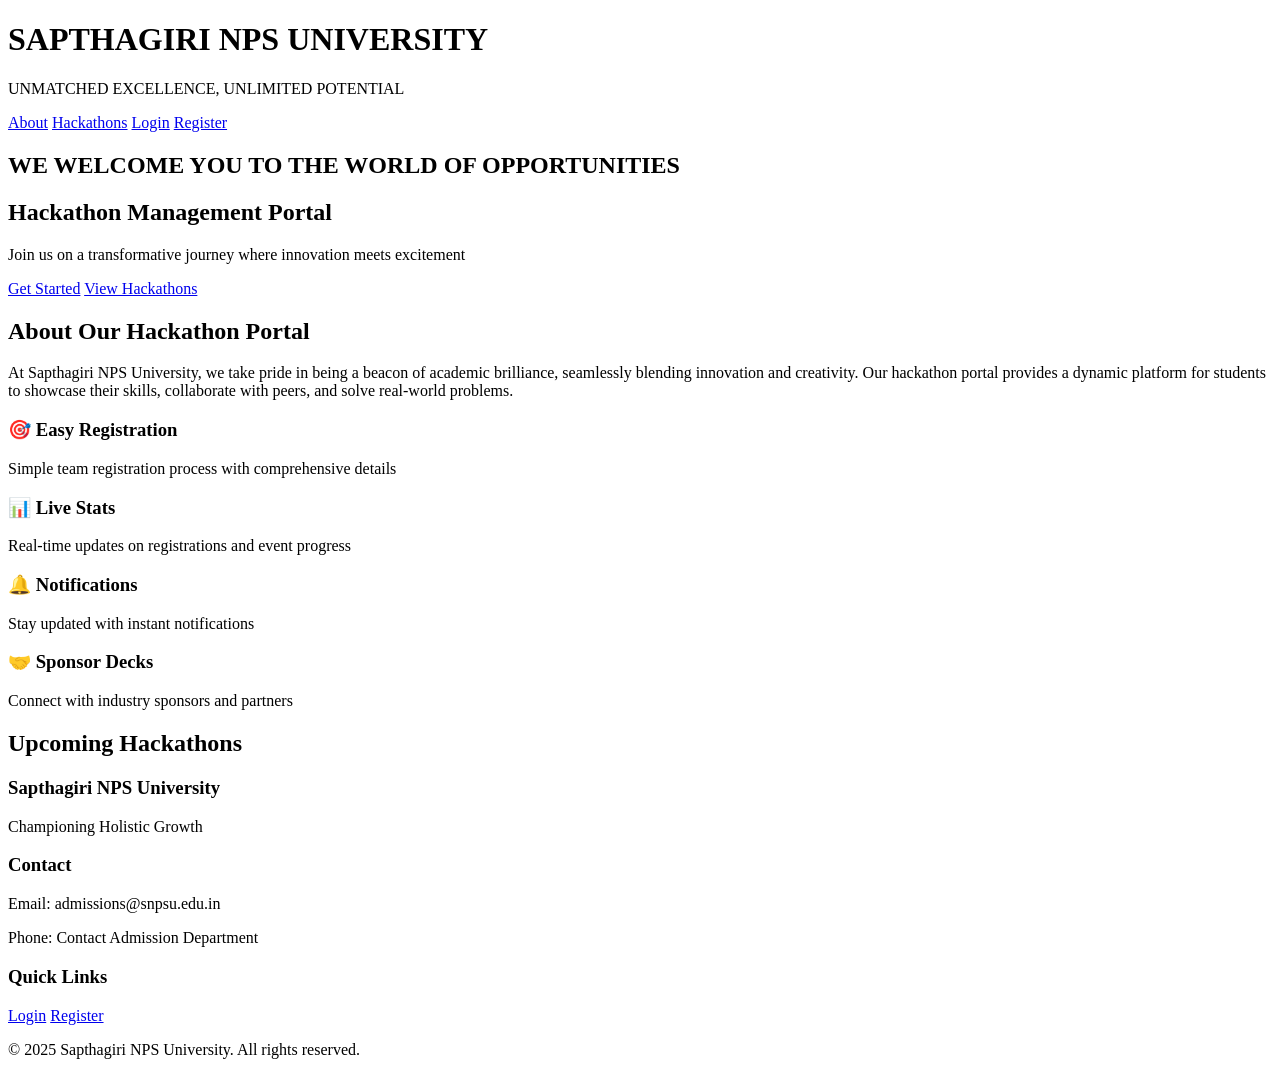
==== index.html @ 32f39334 "Add files via upload" ====
<!DOCTYPE html>
<html lang="en">

<head>
    <meta charset="UTF-8">
    <meta name="viewport" content="width=device-width, initial-scale=1.0">
    <title>Hackathon Portal - Sapthagiri NPS University</title>
    <link rel="stylesheet" href="css/style.css">
</head>

<body>
    <!-- Header -->
    <header class="header">
        <div class="container">
            <div class="logo">
                <h1>SAPTHAGIRI NPS UNIVERSITY</h1>
                <p class="tagline">UNMATCHED EXCELLENCE, UNLIMITED POTENTIAL</p>
            </div>
            <nav class="nav">
                <a href="#about">About</a>
                <a href="#hackathons">Hackathons</a>
                <a href="login.html" class="btn-login">Login</a>
                <a href="register.html" class="btn-register">Register</a>
            </nav>
        </div>
    </header>

    <!-- Hero Section -->
    <section class="hero">
        <div class="hero-content">
            <h1>WE WELCOME YOU TO THE WORLD OF OPPORTUNITIES</h1>
            <h2>Hackathon Management Portal</h2>
            <p>Join us on a transformative journey where innovation meets excitement</p>
            <div class="hero-buttons">
                <a href="login.html" class="btn btn-primary">Get Started</a>
                <a href="#hackathons" class="btn btn-secondary">View Hackathons</a>
            </div>
        </div>
    </section>

    <!-- About Section -->
    <section id="about" class="about">
        <div class="container">
            <h2>About Our Hackathon Portal</h2>
            <p>At Sapthagiri NPS University, we take pride in being a beacon of academic brilliance, seamlessly blending innovation and creativity. Our hackathon portal provides a dynamic platform for students to showcase their skills, collaborate with peers,
                and solve real-world problems.</p>
            <div class="features">
                <div class="feature">
                    <h3>🎯 Easy Registration</h3>
                    <p>Simple team registration process with comprehensive details</p>
                </div>
                <div class="feature">
                    <h3>📊 Live Stats</h3>
                    <p>Real-time updates on registrations and event progress</p>
                </div>
                <div class="feature">
                    <h3>🔔 Notifications</h3>
                    <p>Stay updated with instant notifications</p>
                </div>
                <div class="feature">
                    <h3>🤝 Sponsor Decks</h3>
                    <p>Connect with industry sponsors and partners</p>
                </div>
            </div>
        </div>
    </section>

    <!-- Upcoming Hackathons -->
    <section id="hackathons" class="hackathons">
        <div class="container">
            <h2>Upcoming Hackathons</h2>
            <div id="hackathonList" class="hackathon-grid">
                <!-- Dynamically loaded hackathons -->
            </div>
        </div>
    </section>

    <!-- Footer -->
    <footer class="footer">
        <div class="container">
            <div class="footer-content">
                <div class="footer-section">
                    <h3>Sapthagiri NPS University</h3>
                    <p>Championing Holistic Growth</p>
                </div>
                <div class="footer-section">
                    <h3>Contact</h3>
                    <p>Email: admissions@snpsu.edu.in</p>
                    <p>Phone: Contact Admission Department</p>
                </div>
                <div class="footer-section">
                    <h3>Quick Links</h3>
                    <a href="login.html">Login</a>
                    <a href="register.html">Register</a>
                </div>
            </div>
            <p class="copyright">&copy; 2025 Sapthagiri NPS University. All rights reserved.</p>
        </div>
    </footer>

    <script src="js/main.js"></script>
</body>

</html>
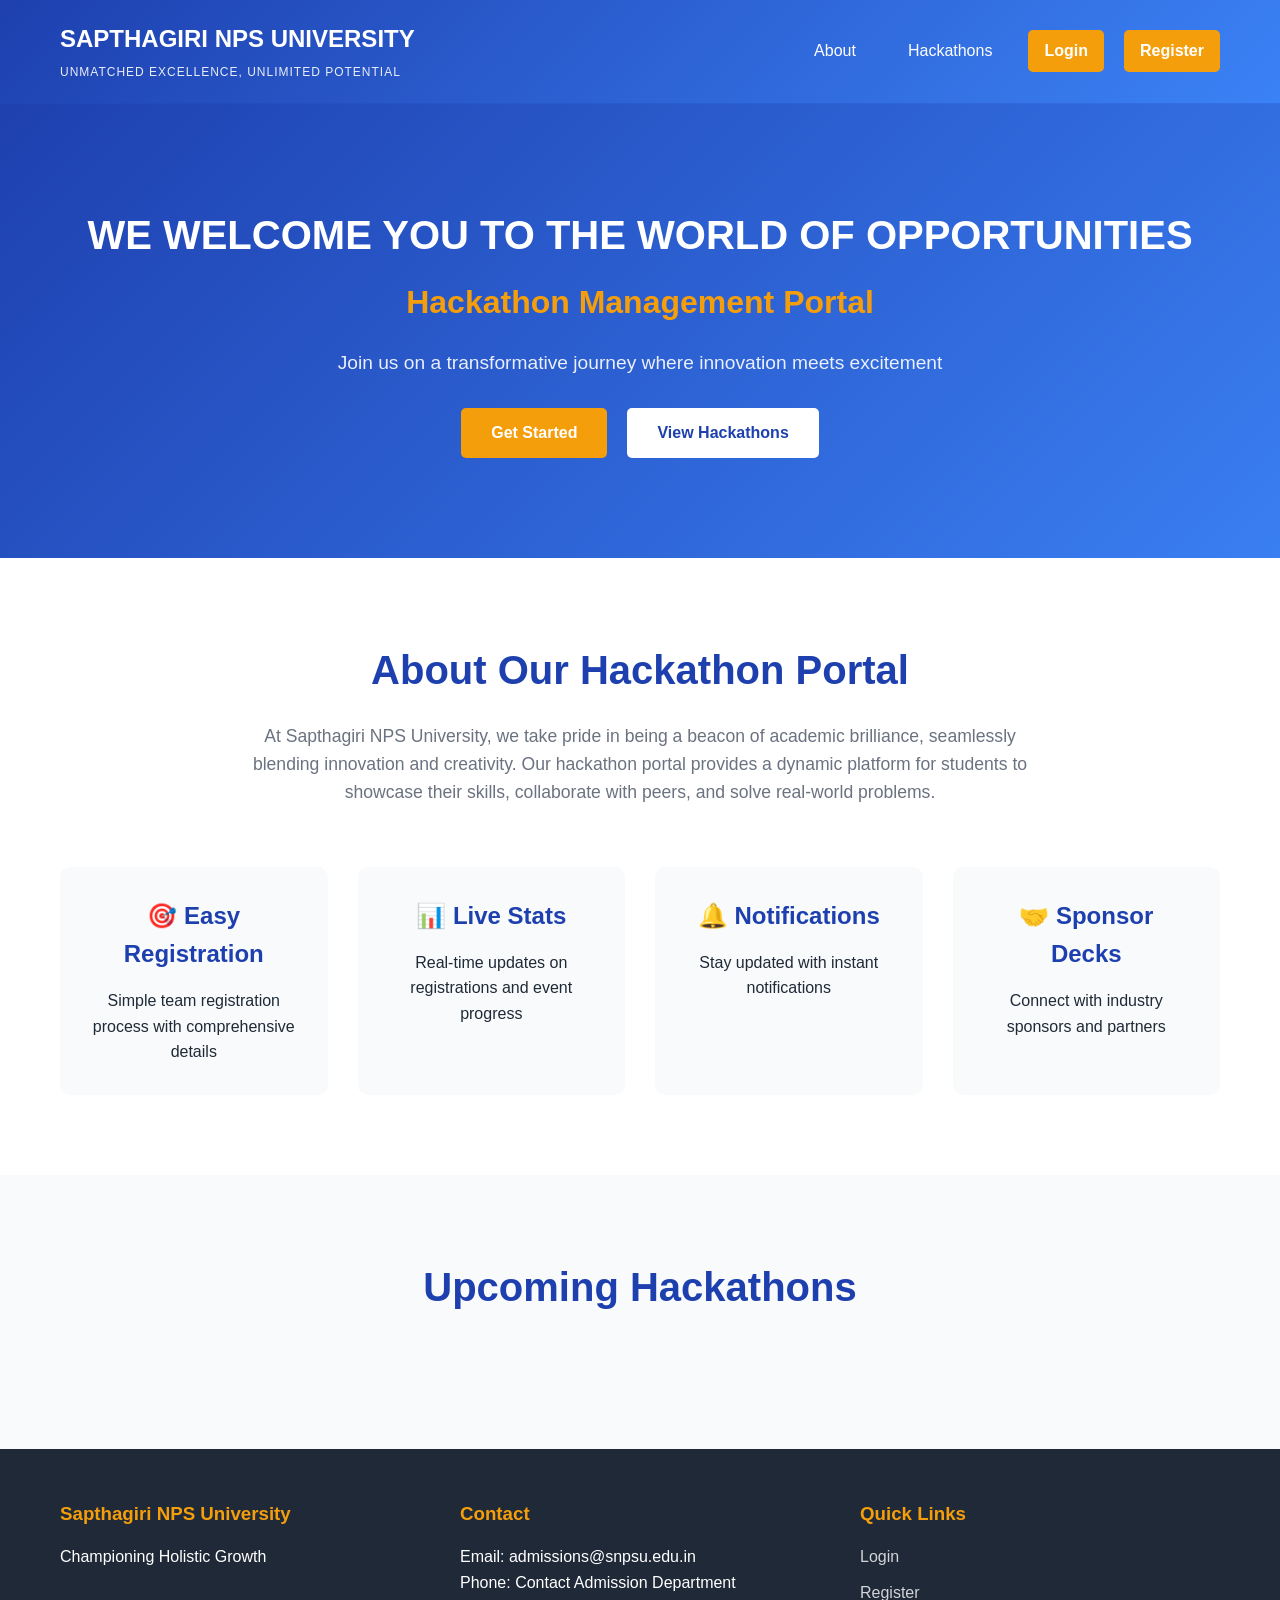
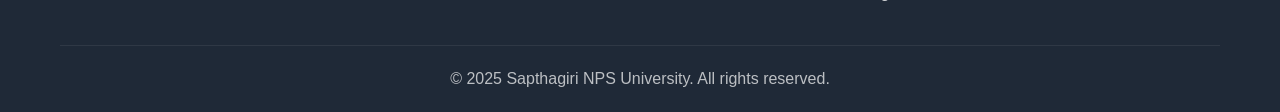
==== commit 710fcb33: "Fix HTML formatting and structure" ====
--- a/index.html
+++ b/index.html
@@ -5,7 +5,7 @@
     <meta charset="UTF-8">
     <meta name="viewport" content="width=device-width, initial-scale=1.0">
     <title>Hackathon Portal - Sapthagiri NPS University</title>
-    <link rel="stylesheet" href="css/style.css">
+    <link rel="stylesheet" href="style.css">
 </head>
 
 <body>
@@ -101,4 +101,5 @@
     <script src="js/main.js"></script>
 </body>
 
-</html>+
+</html>
--- a/style.css
+++ b/style.css
@@ -0,0 +1,341 @@
+/* Reset and Base Styles */
+
+* {
+    margin: 0;
+    padding: 0;
+    box-sizing: border-box;
+}
+
+:root {
+    --primary-color: #1e40af;
+    --secondary-color: #3b82f6;
+    --accent-color: #f59e0b;
+    --text-dark: #1f2937;
+    --text-light: #6b7280;
+    --bg-light: #f9fafb;
+    --bg-white: #ffffff;
+    --border-color: #e5e7eb;
+    --success-color: #10b981;
+    --error-color: #ef4444;
+}
+
+body {
+    font-family: 'Segoe UI', Tahoma, Geneva, Verdana, sans-serif;
+    line-height: 1.6;
+    color: var(--text-dark);
+    background-color: var(--bg-light);
+}
+
+.container {
+    max-width: 1200px;
+    margin: 0 auto;
+    padding: 0 20px;
+}
+
+
+/* Header Styles */
+
+.header {
+    background: linear-gradient(135deg, var(--primary-color), var(--secondary-color));
+    color: white;
+    padding: 20px 0;
+    box-shadow: 0 2px 10px rgba(0, 0, 0, 0.1);
+}
+
+.header .container {
+    display: flex;
+    justify-content: space-between;
+    align-items: center;
+    flex-wrap: wrap;
+}
+
+.logo h1 {
+    font-size: 24px;
+    font-weight: 700;
+    margin-bottom: 5px;
+}
+
+.tagline {
+    font-size: 12px;
+    opacity: 0.9;
+    letter-spacing: 1px;
+}
+
+.nav {
+    display: flex;
+    gap: 20px;
+    align-items: center;
+}
+
+.nav a {
+    color: white;
+    text-decoration: none;
+    padding: 8px 16px;
+    border-radius: 5px;
+    transition: all 0.3s;
+}
+
+.nav a:hover {
+    background-color: rgba(255, 255, 255, 0.1);
+}
+
+.btn-login,
+.btn-register {
+    background-color: var(--accent-color);
+    font-weight: 600;
+}
+
+
+/* Hero Section */
+
+.hero {
+    background: linear-gradient(135deg, rgba(30, 64, 175, 0.95), rgba(59, 130, 246, 0.95)), url('data:image/svg+xml,<svg xmlns="http://www.w3.org/2000/svg" viewBox="0 0 1200 600"><rect fill="%231e40af" width="1200" height="600"/></svg>');
+    background-size: cover;
+    background-position: center;
+    color: white;
+    padding: 100px 20px;
+    text-align: center;
+}
+
+.hero-content h1 {
+    font-size: 2.5rem;
+    margin-bottom: 10px;
+    font-weight: 700;
+    text-transform: uppercase;
+}
+
+.hero-content h2 {
+    font-size: 2rem;
+    margin-bottom: 20px;
+    color: var(--accent-color);
+}
+
+.hero-content p {
+    font-size: 1.2rem;
+    margin-bottom: 30px;
+    opacity: 0.9;
+}
+
+.hero-buttons {
+    display: flex;
+    gap: 20px;
+    justify-content: center;
+    flex-wrap: wrap;
+}
+
+
+/* Buttons */
+
+.btn {
+    display: inline-block;
+    padding: 12px 30px;
+    border-radius: 5px;
+    text-decoration: none;
+    font-weight: 600;
+    transition: all 0.3s;
+    cursor: pointer;
+    border: none;
+    font-size: 16px;
+}
+
+.btn-primary {
+    background-color: var(--accent-color);
+    color: white;
+}
+
+.btn-primary:hover {
+    background-color: #d97706;
+    transform: translateY(-2px);
+    box-shadow: 0 5px 15px rgba(245, 158, 11, 0.4);
+}
+
+.btn-secondary {
+    background-color: white;
+    color: var(--primary-color);
+}
+
+.btn-secondary:hover {
+    background-color: var(--bg-light);
+}
+
+.btn-large {
+    padding: 15px 40px;
+    font-size: 18px;
+}
+
+
+/* About Section */
+
+.about {
+    padding: 80px 20px;
+    background-color: white;
+}
+
+.about h2 {
+    text-align: center;
+    font-size: 2.5rem;
+    margin-bottom: 20px;
+    color: var(--primary-color);
+}
+
+.about>.container>p {
+    text-align: center;
+    max-width: 800px;
+    margin: 0 auto 60px;
+    font-size: 1.1rem;
+    color: var(--text-light);
+}
+
+.features {
+    display: grid;
+    grid-template-columns: repeat(auto-fit, minmax(250px, 1fr));
+    gap: 30px;
+}
+
+.feature {
+    background-color: var(--bg-light);
+    padding: 30px;
+    border-radius: 10px;
+    text-align: center;
+    transition: all 0.3s;
+}
+
+.feature:hover {
+    transform: translateY(-5px);
+    box-shadow: 0 10px 30px rgba(0, 0, 0, 0.1);
+}
+
+.feature h3 {
+    font-size: 1.5rem;
+    margin-bottom: 15px;
+    color: var(--primary-color);
+}
+
+
+/* Hackathons Section */
+
+.hackathons {
+    padding: 80px 20px;
+    background-color: var(--bg-light);
+}
+
+.hackathons h2 {
+    text-align: center;
+    font-size: 2.5rem;
+    margin-bottom: 50px;
+    color: var(--primary-color);
+}
+
+.hackathon-grid {
+    display: grid;
+    grid-template-columns: repeat(auto-fill, minmax(300px, 1fr));
+    gap: 30px;
+}
+
+.hackathon-card {
+    background-color: white;
+    border-radius: 10px;
+    padding: 30px;
+    box-shadow: 0 5px 15px rgba(0, 0, 0, 0.1);
+    transition: all 0.3s;
+}
+
+.hackathon-card:hover {
+    transform: translateY(-5px);
+    box-shadow: 0 10px 30px rgba(0, 0, 0, 0.15);
+}
+
+.hackathon-card h3 {
+    font-size: 1.5rem;
+    margin-bottom: 15px;
+    color: var(--primary-color);
+}
+
+.hackathon-card .date {
+    display: flex;
+    align-items: center;
+    gap: 10px;
+    color: var(--text-light);
+    margin-bottom: 10px;
+}
+
+.hackathon-card .price {
+    font-size: 1.3rem;
+    color: var(--accent-color);
+    font-weight: 700;
+    margin: 15px 0;
+}
+
+.hackathon-card .description {
+    color: var(--text-light);
+    margin-bottom: 20px;
+}
+
+.hackathon-card .team-size {
+    font-size: 0.9rem;
+    color: var(--text-light);
+    margin-bottom: 15px;
+}
+
+
+/* Footer */
+
+.footer {
+    background-color: var(--text-dark);
+    color: white;
+    padding: 50px 20px 20px;
+}
+
+.footer-content {
+    display: grid;
+    grid-template-columns: repeat(auto-fit, minmax(250px, 1fr));
+    gap: 40px;
+    margin-bottom: 30px;
+}
+
+.footer-section h3 {
+    margin-bottom: 15px;
+    color: var(--accent-color);
+}
+
+.footer-section a {
+    display: block;
+    color: rgba(255, 255, 255, 0.8);
+    text-decoration: none;
+    margin-bottom: 10px;
+    transition: color 0.3s;
+}
+
+.footer-section a:hover {
+    color: white;
+}
+
+.copyright {
+    text-align: center;
+    padding-top: 20px;
+    border-top: 1px solid rgba(255, 255, 255, 0.1);
+    opacity: 0.7;
+}
+
+
+/* Responsive Design */
+
+@media (max-width: 768px) {
+    .header .container {
+        flex-direction: column;
+        text-align: center;
+    }
+    .nav {
+        margin-top: 20px;
+    }
+    .hero-content h1 {
+        font-size: 1.8rem;
+    }
+    .hero-content h2 {
+        font-size: 1.5rem;
+    }
+    .about h2,
+    .hackathons h2 {
+        font-size: 2rem;
+    }
+}
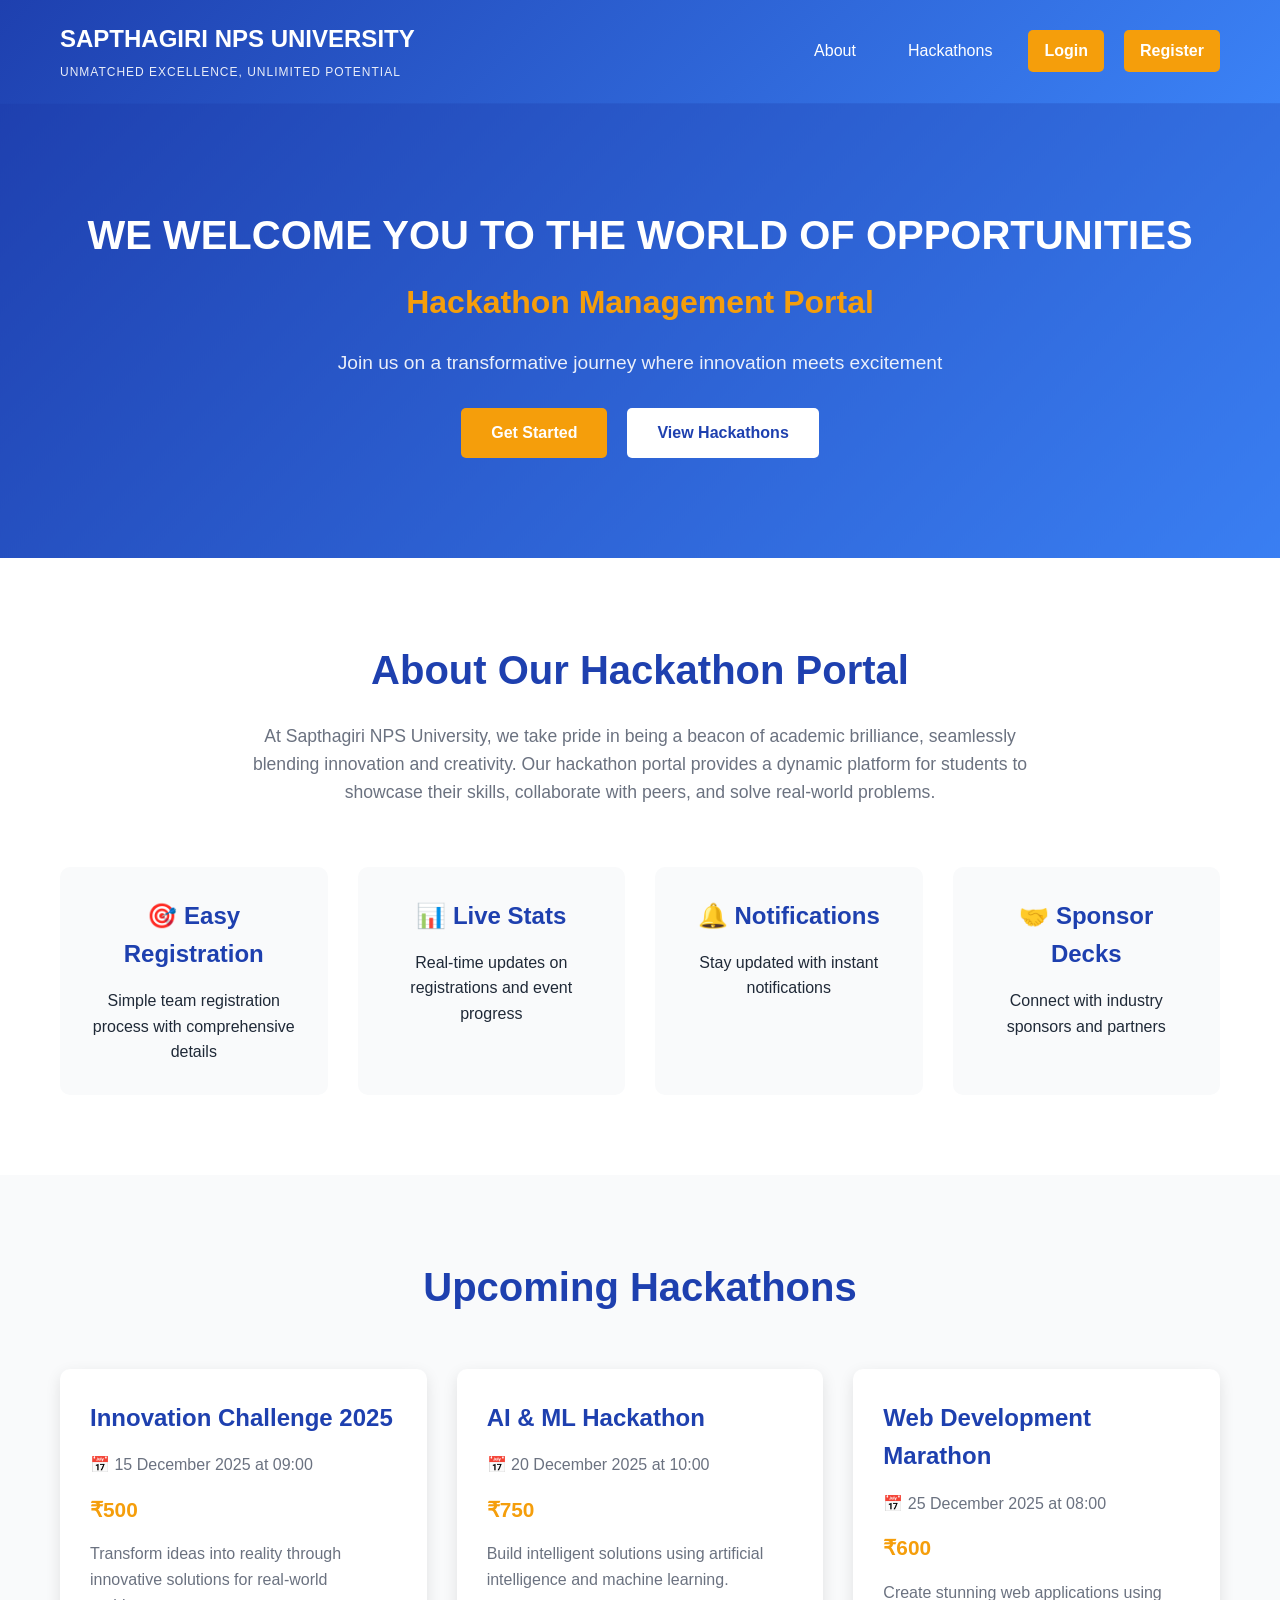
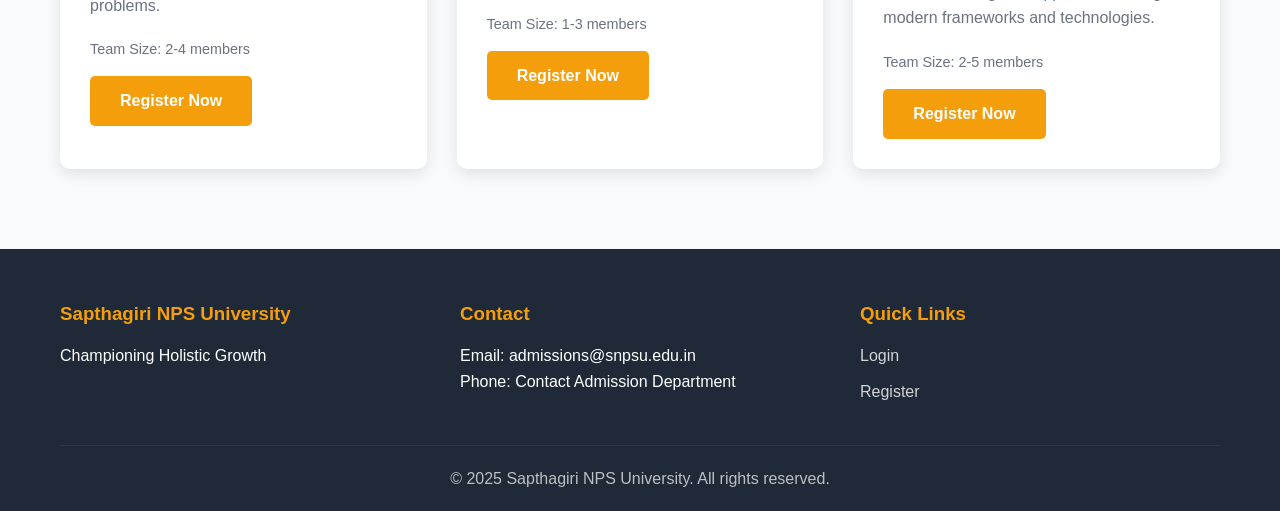
==== commit 5d0b6d28: "Fix HTML encoding issues in index.html" ====
--- a/index.html
+++ b/index.html
@@ -98,8 +98,9 @@
         </div>
     </footer>
 
-    <script src="js/main.js"></script>
+    <script src="main.js"></script>
 </body>
 
 
 </html>
+
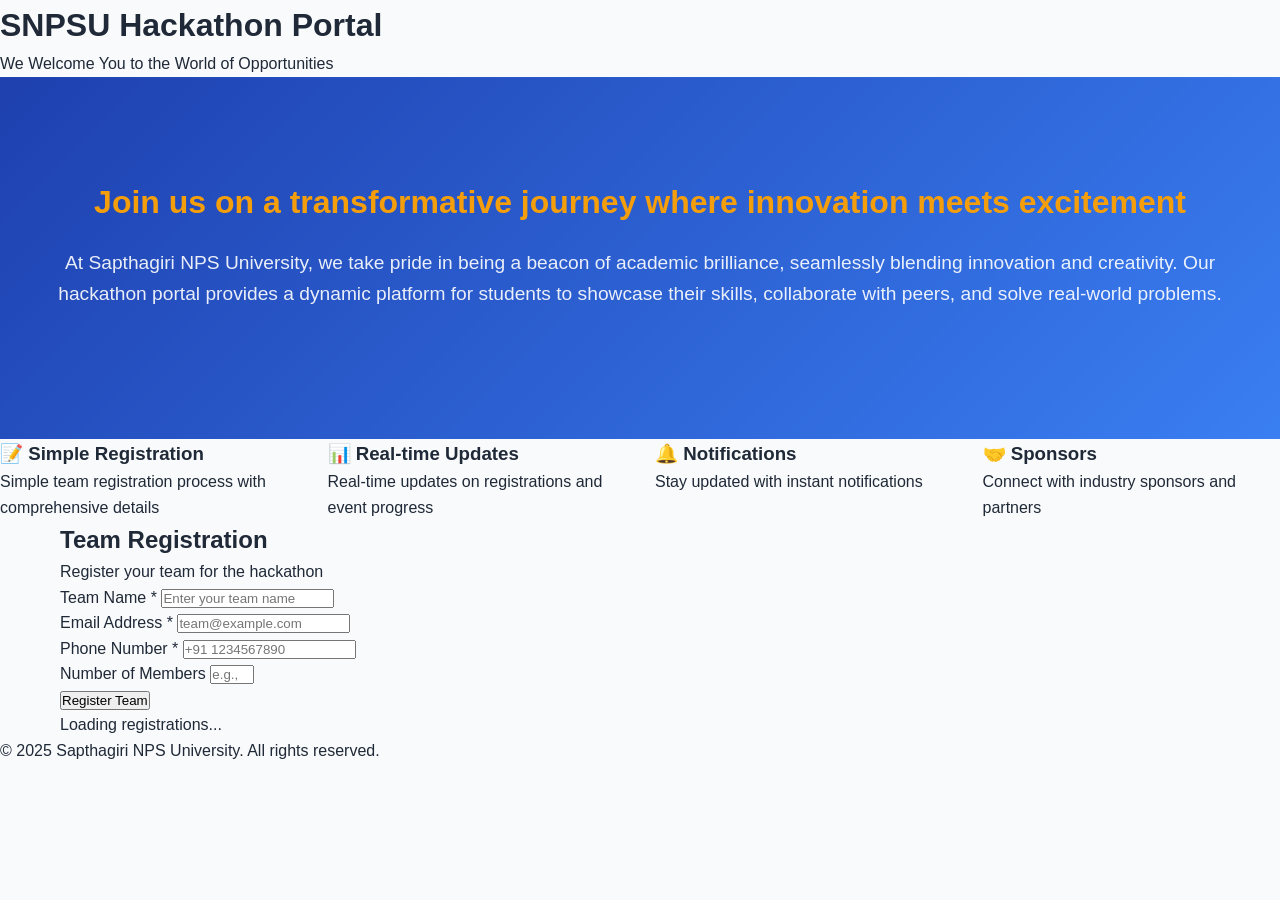
==== commit 968bbd58: "Update index.html" ====
--- a/index.html
+++ b/index.html
@@ -1,106 +1,96 @@
 <!DOCTYPE html>
 <html lang="en">
-
 <head>
     <meta charset="UTF-8">
     <meta name="viewport" content="width=device-width, initial-scale=1.0">
-    <title>Hackathon Portal - Sapthagiri NPS University</title>
+    <title>SNPSU Hackathon Portal - Welcome</title>
     <link rel="stylesheet" href="style.css">
 </head>
-
 <body>
-    <!-- Header -->
-    <header class="header">
-        <div class="container">
-            <div class="logo">
-                <h1>SAPTHAGIRI NPS UNIVERSITY</h1>
-                <p class="tagline">UNMATCHED EXCELLENCE, UNLIMITED POTENTIAL</p>
-            </div>
-            <nav class="nav">
-                <a href="#about">About</a>
-                <a href="#hackathons">Hackathons</a>
-                <a href="login.html" class="btn-login">Login</a>
-                <a href="register.html" class="btn-register">Register</a>
-            </nav>
+    <!-- Header Section -->
+    <header>
+        <div class="header-container">
+            <h1>SNPSU Hackathon Portal</h1>
+            <p>We Welcome You to the World of Opportunities</p>
         </div>
     </header>
 
     <!-- Hero Section -->
     <section class="hero">
         <div class="hero-content">
-            <h1>WE WELCOME YOU TO THE WORLD OF OPPORTUNITIES</h1>
-            <h2>Hackathon Management Portal</h2>
-            <p>Join us on a transformative journey where innovation meets excitement</p>
-            <div class="hero-buttons">
-                <a href="login.html" class="btn btn-primary">Get Started</a>
-                <a href="#hackathons" class="btn btn-secondary">View Hackathons</a>
-            </div>
+            <h2>Join us on a transformative journey where innovation meets excitement</h2>
+            <p>At Sapthagiri NPS University, we take pride in being a beacon of academic brilliance, seamlessly blending innovation and creativity. Our hackathon portal provides a dynamic platform for students to showcase their skills, collaborate with peers, and solve real-world problems.</p>
         </div>
     </section>
 
-    <!-- About Section -->
-    <section id="about" class="about">
-        <div class="container">
-            <h2>About Our Hackathon Portal</h2>
-            <p>At Sapthagiri NPS University, we take pride in being a beacon of academic brilliance, seamlessly blending innovation and creativity. Our hackathon portal provides a dynamic platform for students to showcase their skills, collaborate with peers,
-                and solve real-world problems.</p>
-            <div class="features">
-                <div class="feature">
-                    <h3>🎯 Easy Registration</h3>
-                    <p>Simple team registration process with comprehensive details</p>
-                </div>
-                <div class="feature">
-                    <h3>📊 Live Stats</h3>
-                    <p>Real-time updates on registrations and event progress</p>
-                </div>
-                <div class="feature">
-                    <h3>🔔 Notifications</h3>
-                    <p>Stay updated with instant notifications</p>
-                </div>
-                <div class="feature">
-                    <h3>🤝 Sponsor Decks</h3>
-                    <p>Connect with industry sponsors and partners</p>
-                </div>
-            </div>
+    <!-- Features Section -->
+    <section class="features">
+        <div class="feature-card">
+            <h3>📝 Simple Registration</h3>
+            <p>Simple team registration process with comprehensive details</p>
+        </div>
+        <div class="feature-card">
+            <h3>📊 Real-time Updates</h3>
+            <p>Real-time updates on registrations and event progress</p>
+        </div>
+        <div class="feature-card">
+            <h3>🔔 Notifications</h3>
+            <p>Stay updated with instant notifications</p>
+        </div>
+        <div class="feature-card">
+            <h3>🤝 Sponsors</h3>
+            <p>Connect with industry sponsors and partners</p>
         </div>
     </section>
 
-    <!-- Upcoming Hackathons -->
-    <section id="hackathons" class="hackathons">
+    <!-- Registration Form Section -->
+    <section id="registration">
         <div class="container">
-            <h2>Upcoming Hackathons</h2>
-            <div id="hackathonList" class="hackathon-grid">
-                <!-- Dynamically loaded hackathons -->
+            <h2>Team Registration</h2>
+            <p>Register your team for the hackathon</p>
+            
+            <form id="registrationForm">
+                <div class="form-group">
+                    <label for="teamName">Team Name <span class="required">*</span></label>
+                    <input type="text" id="teamName" name="teamName" placeholder="Enter your team name" required>
+                </div>
+                
+                <div class="form-group">
+                    <label for="email">Email Address <span class="required">*</span></label>
+                    <input type="email" id="email" name="email" placeholder="team@example.com" required>
+                </div>
+                
+                <div class="form-group">
+                    <label for="phone">Phone Number <span class="required">*</span></label>
+                    <input type="tel" id="phone" name="phone" placeholder="+91 1234567890" required>
+                </div>
+                
+                <div class="form-group">
+                    <label for="members">Number of Members</label>
+                    <input type="number" id="members" name="members" min="1" max="10" placeholder="e.g., 4">
+                </div>
+                
+                <button type="submit" class="submit-btn">Register Team</button>
+            </form>
+        </div>
+    </section>
+
+    <!-- Registered Teams Display Section -->
+    <section id="teams">
+        <div class="container">
+            <div id="registrationsList">
+                <p>Loading registrations...</p>
             </div>
         </div>
     </section>
 
     <!-- Footer -->
-    <footer class="footer">
-        <div class="container">
-            <div class="footer-content">
-                <div class="footer-section">
-                    <h3>Sapthagiri NPS University</h3>
-                    <p>Championing Holistic Growth</p>
-                </div>
-                <div class="footer-section">
-                    <h3>Contact</h3>
-                    <p>Email: admissions@snpsu.edu.in</p>
-                    <p>Phone: Contact Admission Department</p>
-                </div>
-                <div class="footer-section">
-                    <h3>Quick Links</h3>
-                    <a href="login.html">Login</a>
-                    <a href="register.html">Register</a>
-                </div>
-            </div>
-            <p class="copyright">&copy; 2025 Sapthagiri NPS University. All rights reserved.</p>
-        </div>
+    <footer>
+        <p>&copy; 2025 Sapthagiri NPS University. All rights reserved.</p>
     </footer>
 
-    <script src="main.js"></script>
+    <!-- Firebase Integration Scripts -->
+    <script type="module" src="firebase-config.js"></script>
+    <script type="module" src="app.js"></script>
 </body>
-
-
 </html>
-
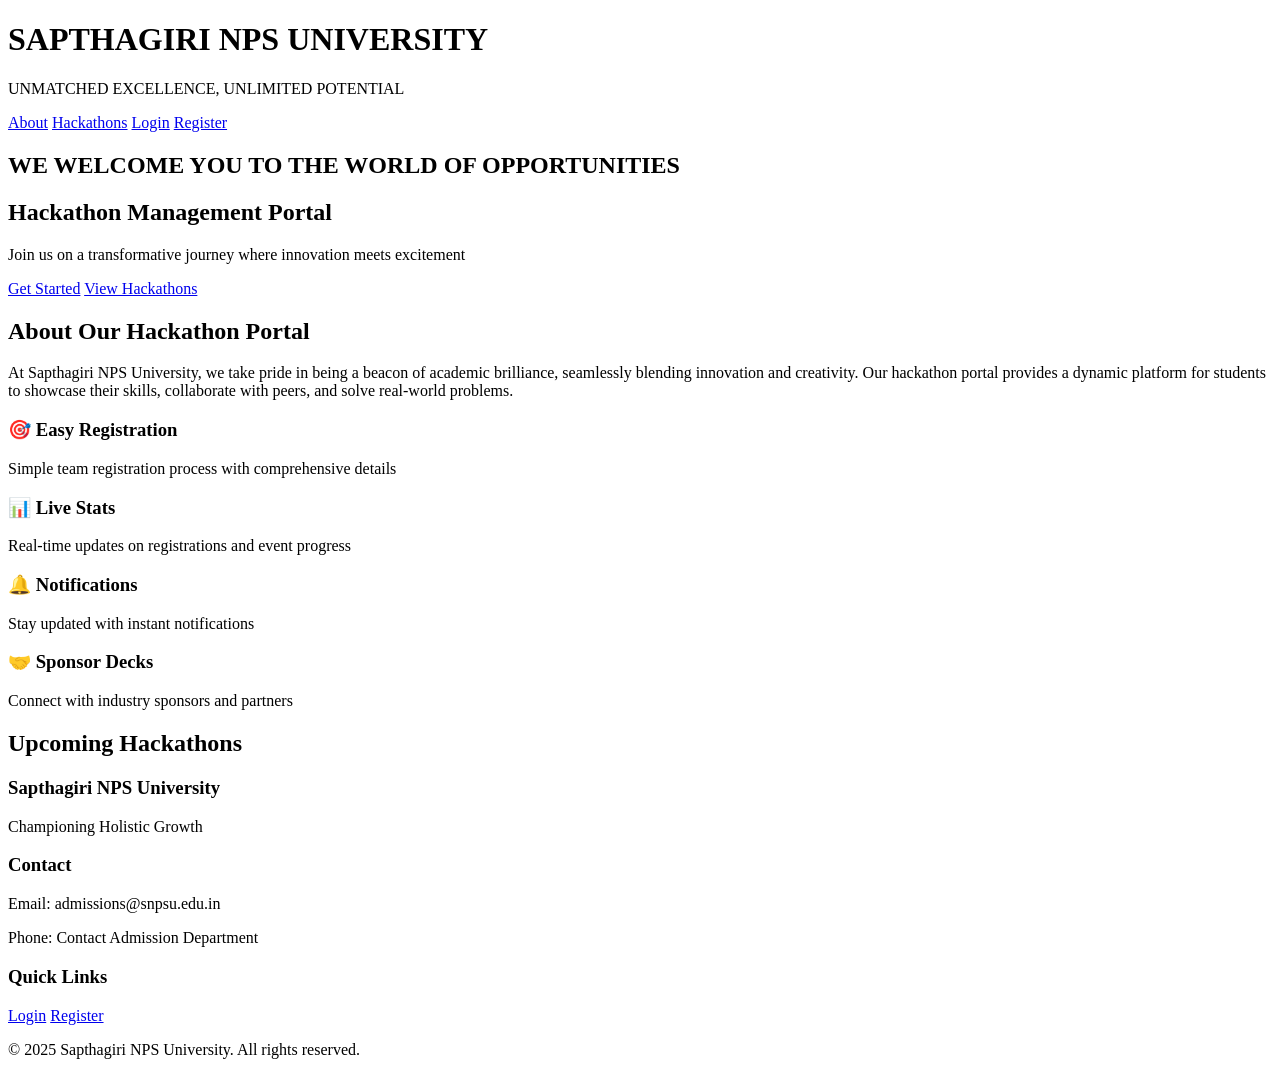
==== commit 69e01e2b: "Update index.html" ====
--- a/index.html
+++ b/index.html
@@ -1,96 +1,104 @@
 <!DOCTYPE html>
 <html lang="en">
+
 <head>
     <meta charset="UTF-8">
     <meta name="viewport" content="width=device-width, initial-scale=1.0">
-    <title>SNPSU Hackathon Portal - Welcome</title>
-    <link rel="stylesheet" href="style.css">
+    <title>Hackathon Portal - Sapthagiri NPS University</title>
+    <link rel="stylesheet" href="css/style.css">
 </head>
+
 <body>
-    <!-- Header Section -->
-    <header>
-        <div class="header-container">
-            <h1>SNPSU Hackathon Portal</h1>
-            <p>We Welcome You to the World of Opportunities</p>
+    <!-- Header -->
+    <header class="header">
+        <div class="container">
+            <div class="logo">
+                <h1>SAPTHAGIRI NPS UNIVERSITY</h1>
+                <p class="tagline">UNMATCHED EXCELLENCE, UNLIMITED POTENTIAL</p>
+            </div>
+            <nav class="nav">
+                <a href="#about">About</a>
+                <a href="#hackathons">Hackathons</a>
+                <a href="login.html" class="btn-login">Login</a>
+                <a href="register.html" class="btn-register">Register</a>
+            </nav>
         </div>
     </header>
 
     <!-- Hero Section -->
     <section class="hero">
         <div class="hero-content">
-            <h2>Join us on a transformative journey where innovation meets excitement</h2>
-            <p>At Sapthagiri NPS University, we take pride in being a beacon of academic brilliance, seamlessly blending innovation and creativity. Our hackathon portal provides a dynamic platform for students to showcase their skills, collaborate with peers, and solve real-world problems.</p>
+            <h1>WE WELCOME YOU TO THE WORLD OF OPPORTUNITIES</h1>
+            <h2>Hackathon Management Portal</h2>
+            <p>Join us on a transformative journey where innovation meets excitement</p>
+            <div class="hero-buttons">
+                <a href="login.html" class="btn btn-primary">Get Started</a>
+                <a href="#hackathons" class="btn btn-secondary">View Hackathons</a>
+            </div>
         </div>
     </section>
 
-    <!-- Features Section -->
-    <section class="features">
-        <div class="feature-card">
-            <h3>📝 Simple Registration</h3>
-            <p>Simple team registration process with comprehensive details</p>
-        </div>
-        <div class="feature-card">
-            <h3>📊 Real-time Updates</h3>
-            <p>Real-time updates on registrations and event progress</p>
-        </div>
-        <div class="feature-card">
-            <h3>🔔 Notifications</h3>
-            <p>Stay updated with instant notifications</p>
-        </div>
-        <div class="feature-card">
-            <h3>🤝 Sponsors</h3>
-            <p>Connect with industry sponsors and partners</p>
+    <!-- About Section -->
+    <section id="about" class="about">
+        <div class="container">
+            <h2>About Our Hackathon Portal</h2>
+            <p>At Sapthagiri NPS University, we take pride in being a beacon of academic brilliance, seamlessly blending innovation and creativity. Our hackathon portal provides a dynamic platform for students to showcase their skills, collaborate with peers,
+                and solve real-world problems.</p>
+            <div class="features">
+                <div class="feature">
+                    <h3>🎯 Easy Registration</h3>
+                    <p>Simple team registration process with comprehensive details</p>
+                </div>
+                <div class="feature">
+                    <h3>📊 Live Stats</h3>
+                    <p>Real-time updates on registrations and event progress</p>
+                </div>
+                <div class="feature">
+                    <h3>🔔 Notifications</h3>
+                    <p>Stay updated with instant notifications</p>
+                </div>
+                <div class="feature">
+                    <h3>🤝 Sponsor Decks</h3>
+                    <p>Connect with industry sponsors and partners</p>
+                </div>
+            </div>
         </div>
     </section>
 
-    <!-- Registration Form Section -->
-    <section id="registration">
+    <!-- Upcoming Hackathons -->
+    <section id="hackathons" class="hackathons">
         <div class="container">
-            <h2>Team Registration</h2>
-            <p>Register your team for the hackathon</p>
-            
-            <form id="registrationForm">
-                <div class="form-group">
-                    <label for="teamName">Team Name <span class="required">*</span></label>
-                    <input type="text" id="teamName" name="teamName" placeholder="Enter your team name" required>
-                </div>
-                
-                <div class="form-group">
-                    <label for="email">Email Address <span class="required">*</span></label>
-                    <input type="email" id="email" name="email" placeholder="team@example.com" required>
-                </div>
-                
-                <div class="form-group">
-                    <label for="phone">Phone Number <span class="required">*</span></label>
-                    <input type="tel" id="phone" name="phone" placeholder="+91 1234567890" required>
-                </div>
-                
-                <div class="form-group">
-                    <label for="members">Number of Members</label>
-                    <input type="number" id="members" name="members" min="1" max="10" placeholder="e.g., 4">
-                </div>
-                
-                <button type="submit" class="submit-btn">Register Team</button>
-            </form>
-        </div>
-    </section>
-
-    <!-- Registered Teams Display Section -->
-    <section id="teams">
-        <div class="container">
-            <div id="registrationsList">
-                <p>Loading registrations...</p>
+            <h2>Upcoming Hackathons</h2>
+            <div id="hackathonList" class="hackathon-grid">
+                <!-- Dynamically loaded hackathons -->
             </div>
         </div>
     </section>
 
     <!-- Footer -->
-    <footer>
-        <p>&copy; 2025 Sapthagiri NPS University. All rights reserved.</p>
+    <footer class="footer">
+        <div class="container">
+            <div class="footer-content">
+                <div class="footer-section">
+                    <h3>Sapthagiri NPS University</h3>
+                    <p>Championing Holistic Growth</p>
+                </div>
+                <div class="footer-section">
+                    <h3>Contact</h3>
+                    <p>Email: admissions@snpsu.edu.in</p>
+                    <p>Phone: Contact Admission Department</p>
+                </div>
+                <div class="footer-section">
+                    <h3>Quick Links</h3>
+                    <a href="login.html">Login</a>
+                    <a href="register.html">Register</a>
+                </div>
+            </div>
+            <p class="copyright">&copy; 2025 Sapthagiri NPS University. All rights reserved.</p>
+        </div>
     </footer>
 
-    <!-- Firebase Integration Scripts -->
-    <script type="module" src="firebase-config.js"></script>
-    <script type="module" src="app.js"></script>
+    <script src="js/main.js"></script>
 </body>
+
 </html>
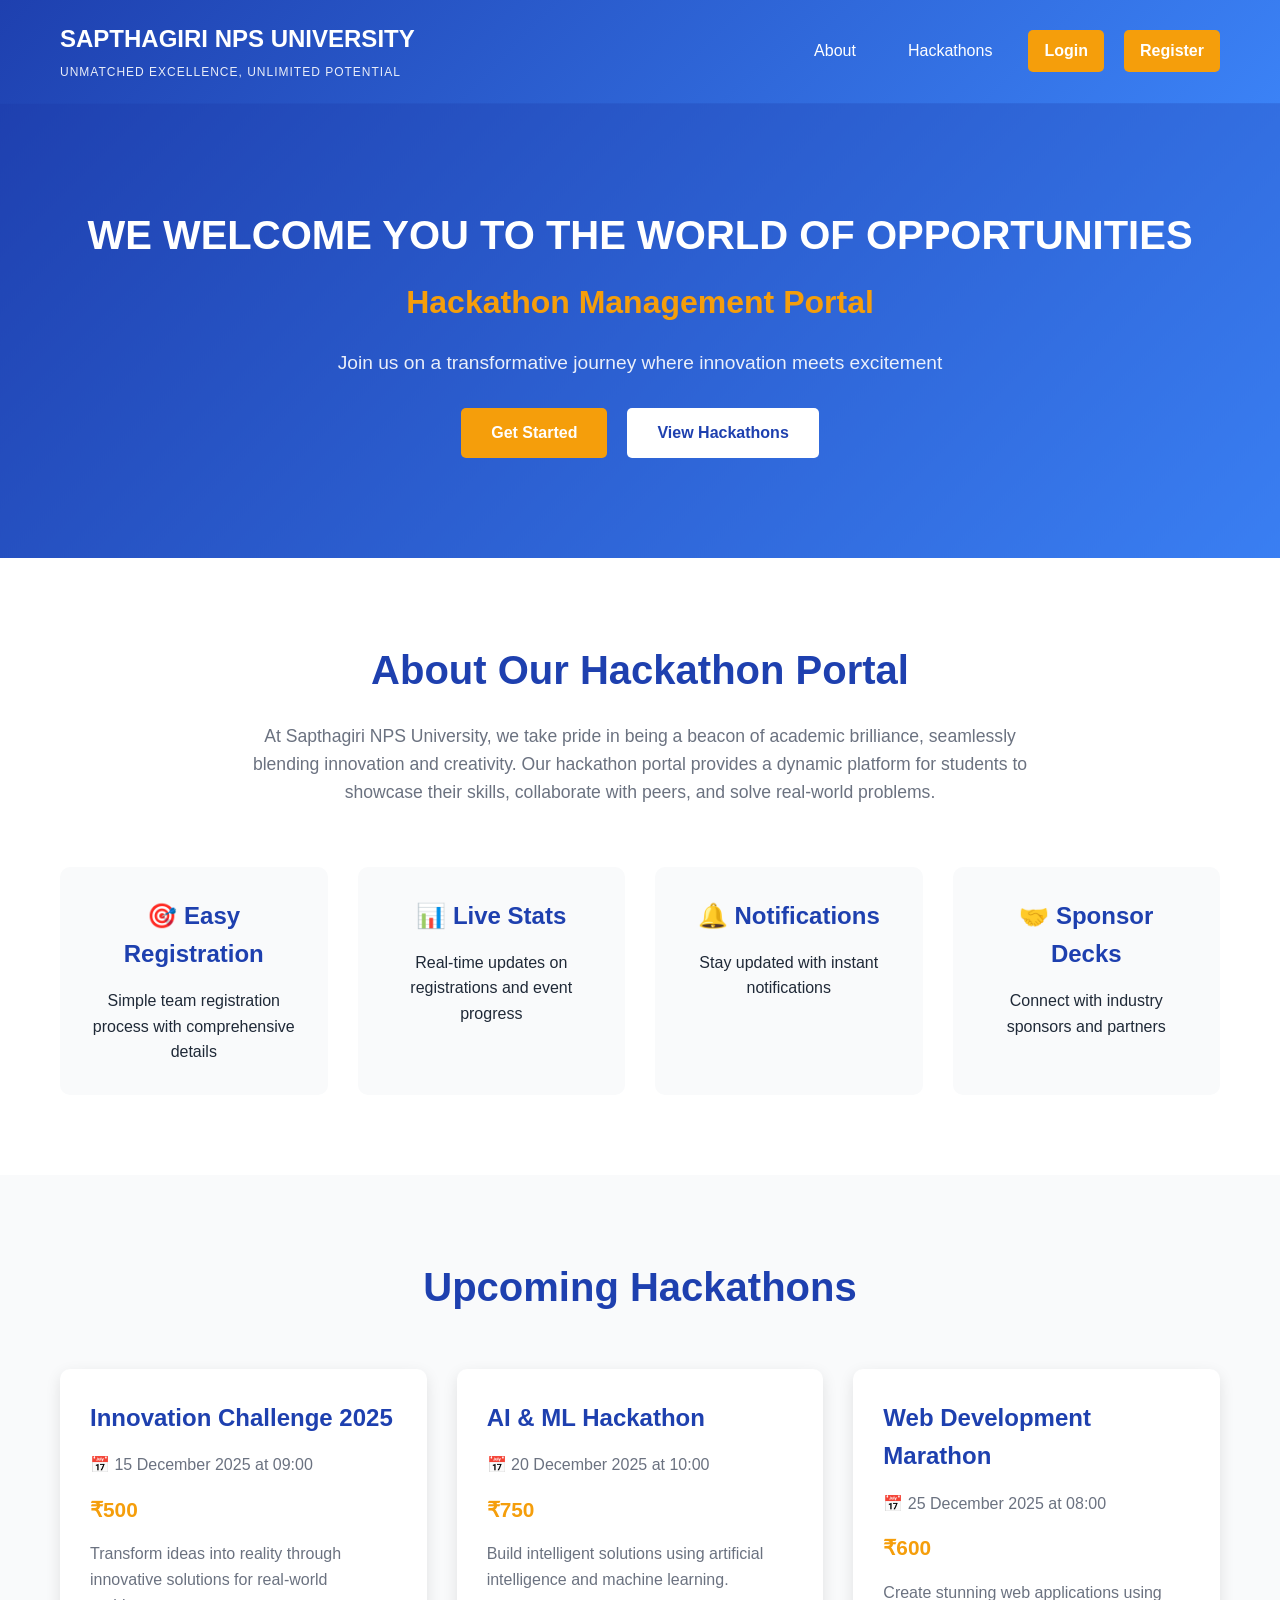
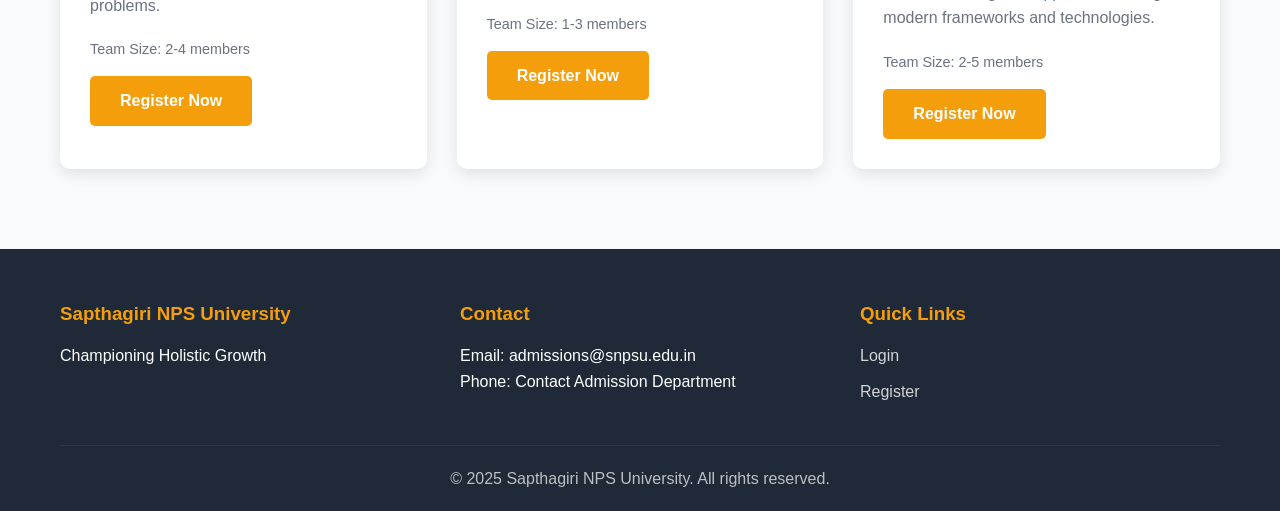
==== commit 902134b5: "Fix HTML structure and update stylesheet link" ====
--- a/index.html
+++ b/index.html
@@ -5,7 +5,7 @@
     <meta charset="UTF-8">
     <meta name="viewport" content="width=device-width, initial-scale=1.0">
     <title>Hackathon Portal - Sapthagiri NPS University</title>
-    <link rel="stylesheet" href="css/style.css">
+    <link rel="stylesheet" href="style.css">
 </head>
 
 <body>
@@ -98,7 +98,8 @@
         </div>
     </footer>
 
-    <script src="js/main.js"></script>
+    <script src="main.js"></script>
 </body>
 
 </html>
+
--- a/style.css
+++ b/style.css
@@ -0,0 +1,341 @@
+/* Reset and Base Styles */
+
+* {
+    margin: 0;
+    padding: 0;
+    box-sizing: border-box;
+}
+
+:root {
+    --primary-color: #1e40af;
+    --secondary-color: #3b82f6;
+    --accent-color: #f59e0b;
+    --text-dark: #1f2937;
+    --text-light: #6b7280;
+    --bg-light: #f9fafb;
+    --bg-white: #ffffff;
+    --border-color: #e5e7eb;
+    --success-color: #10b981;
+    --error-color: #ef4444;
+}
+
+body {
+    font-family: 'Segoe UI', Tahoma, Geneva, Verdana, sans-serif;
+    line-height: 1.6;
+    color: var(--text-dark);
+    background-color: var(--bg-light);
+}
+
+.container {
+    max-width: 1200px;
+    margin: 0 auto;
+    padding: 0 20px;
+}
+
+
+/* Header Styles */
+
+.header {
+    background: linear-gradient(135deg, var(--primary-color), var(--secondary-color));
+    color: white;
+    padding: 20px 0;
+    box-shadow: 0 2px 10px rgba(0, 0, 0, 0.1);
+}
+
+.header .container {
+    display: flex;
+    justify-content: space-between;
+    align-items: center;
+    flex-wrap: wrap;
+}
+
+.logo h1 {
+    font-size: 24px;
+    font-weight: 700;
+    margin-bottom: 5px;
+}
+
+.tagline {
+    font-size: 12px;
+    opacity: 0.9;
+    letter-spacing: 1px;
+}
+
+.nav {
+    display: flex;
+    gap: 20px;
+    align-items: center;
+}
+
+.nav a {
+    color: white;
+    text-decoration: none;
+    padding: 8px 16px;
+    border-radius: 5px;
+    transition: all 0.3s;
+}
+
+.nav a:hover {
+    background-color: rgba(255, 255, 255, 0.1);
+}
+
+.btn-login,
+.btn-register {
+    background-color: var(--accent-color);
+    font-weight: 600;
+}
+
+
+/* Hero Section */
+
+.hero {
+    background: linear-gradient(135deg, rgba(30, 64, 175, 0.95), rgba(59, 130, 246, 0.95)), url('data:image/svg+xml,<svg xmlns="http://www.w3.org/2000/svg" viewBox="0 0 1200 600"><rect fill="%231e40af" width="1200" height="600"/></svg>');
+    background-size: cover;
+    background-position: center;
+    color: white;
+    padding: 100px 20px;
+    text-align: center;
+}
+
+.hero-content h1 {
+    font-size: 2.5rem;
+    margin-bottom: 10px;
+    font-weight: 700;
+    text-transform: uppercase;
+}
+
+.hero-content h2 {
+    font-size: 2rem;
+    margin-bottom: 20px;
+    color: var(--accent-color);
+}
+
+.hero-content p {
+    font-size: 1.2rem;
+    margin-bottom: 30px;
+    opacity: 0.9;
+}
+
+.hero-buttons {
+    display: flex;
+    gap: 20px;
+    justify-content: center;
+    flex-wrap: wrap;
+}
+
+
+/* Buttons */
+
+.btn {
+    display: inline-block;
+    padding: 12px 30px;
+    border-radius: 5px;
+    text-decoration: none;
+    font-weight: 600;
+    transition: all 0.3s;
+    cursor: pointer;
+    border: none;
+    font-size: 16px;
+}
+
+.btn-primary {
+    background-color: var(--accent-color);
+    color: white;
+}
+
+.btn-primary:hover {
+    background-color: #d97706;
+    transform: translateY(-2px);
+    box-shadow: 0 5px 15px rgba(245, 158, 11, 0.4);
+}
+
+.btn-secondary {
+    background-color: white;
+    color: var(--primary-color);
+}
+
+.btn-secondary:hover {
+    background-color: var(--bg-light);
+}
+
+.btn-large {
+    padding: 15px 40px;
+    font-size: 18px;
+}
+
+
+/* About Section */
+
+.about {
+    padding: 80px 20px;
+    background-color: white;
+}
+
+.about h2 {
+    text-align: center;
+    font-size: 2.5rem;
+    margin-bottom: 20px;
+    color: var(--primary-color);
+}
+
+.about>.container>p {
+    text-align: center;
+    max-width: 800px;
+    margin: 0 auto 60px;
+    font-size: 1.1rem;
+    color: var(--text-light);
+}
+
+.features {
+    display: grid;
+    grid-template-columns: repeat(auto-fit, minmax(250px, 1fr));
+    gap: 30px;
+}
+
+.feature {
+    background-color: var(--bg-light);
+    padding: 30px;
+    border-radius: 10px;
+    text-align: center;
+    transition: all 0.3s;
+}
+
+.feature:hover {
+    transform: translateY(-5px);
+    box-shadow: 0 10px 30px rgba(0, 0, 0, 0.1);
+}
+
+.feature h3 {
+    font-size: 1.5rem;
+    margin-bottom: 15px;
+    color: var(--primary-color);
+}
+
+
+/* Hackathons Section */
+
+.hackathons {
+    padding: 80px 20px;
+    background-color: var(--bg-light);
+}
+
+.hackathons h2 {
+    text-align: center;
+    font-size: 2.5rem;
+    margin-bottom: 50px;
+    color: var(--primary-color);
+}
+
+.hackathon-grid {
+    display: grid;
+    grid-template-columns: repeat(auto-fill, minmax(300px, 1fr));
+    gap: 30px;
+}
+
+.hackathon-card {
+    background-color: white;
+    border-radius: 10px;
+    padding: 30px;
+    box-shadow: 0 5px 15px rgba(0, 0, 0, 0.1);
+    transition: all 0.3s;
+}
+
+.hackathon-card:hover {
+    transform: translateY(-5px);
+    box-shadow: 0 10px 30px rgba(0, 0, 0, 0.15);
+}
+
+.hackathon-card h3 {
+    font-size: 1.5rem;
+    margin-bottom: 15px;
+    color: var(--primary-color);
+}
+
+.hackathon-card .date {
+    display: flex;
+    align-items: center;
+    gap: 10px;
+    color: var(--text-light);
+    margin-bottom: 10px;
+}
+
+.hackathon-card .price {
+    font-size: 1.3rem;
+    color: var(--accent-color);
+    font-weight: 700;
+    margin: 15px 0;
+}
+
+.hackathon-card .description {
+    color: var(--text-light);
+    margin-bottom: 20px;
+}
+
+.hackathon-card .team-size {
+    font-size: 0.9rem;
+    color: var(--text-light);
+    margin-bottom: 15px;
+}
+
+
+/* Footer */
+
+.footer {
+    background-color: var(--text-dark);
+    color: white;
+    padding: 50px 20px 20px;
+}
+
+.footer-content {
+    display: grid;
+    grid-template-columns: repeat(auto-fit, minmax(250px, 1fr));
+    gap: 40px;
+    margin-bottom: 30px;
+}
+
+.footer-section h3 {
+    margin-bottom: 15px;
+    color: var(--accent-color);
+}
+
+.footer-section a {
+    display: block;
+    color: rgba(255, 255, 255, 0.8);
+    text-decoration: none;
+    margin-bottom: 10px;
+    transition: color 0.3s;
+}
+
+.footer-section a:hover {
+    color: white;
+}
+
+.copyright {
+    text-align: center;
+    padding-top: 20px;
+    border-top: 1px solid rgba(255, 255, 255, 0.1);
+    opacity: 0.7;
+}
+
+
+/* Responsive Design */
+
+@media (max-width: 768px) {
+    .header .container {
+        flex-direction: column;
+        text-align: center;
+    }
+    .nav {
+        margin-top: 20px;
+    }
+    .hero-content h1 {
+        font-size: 1.8rem;
+    }
+    .hero-content h2 {
+        font-size: 1.5rem;
+    }
+    .about h2,
+    .hackathons h2 {
+        font-size: 2rem;
+    }
+}
